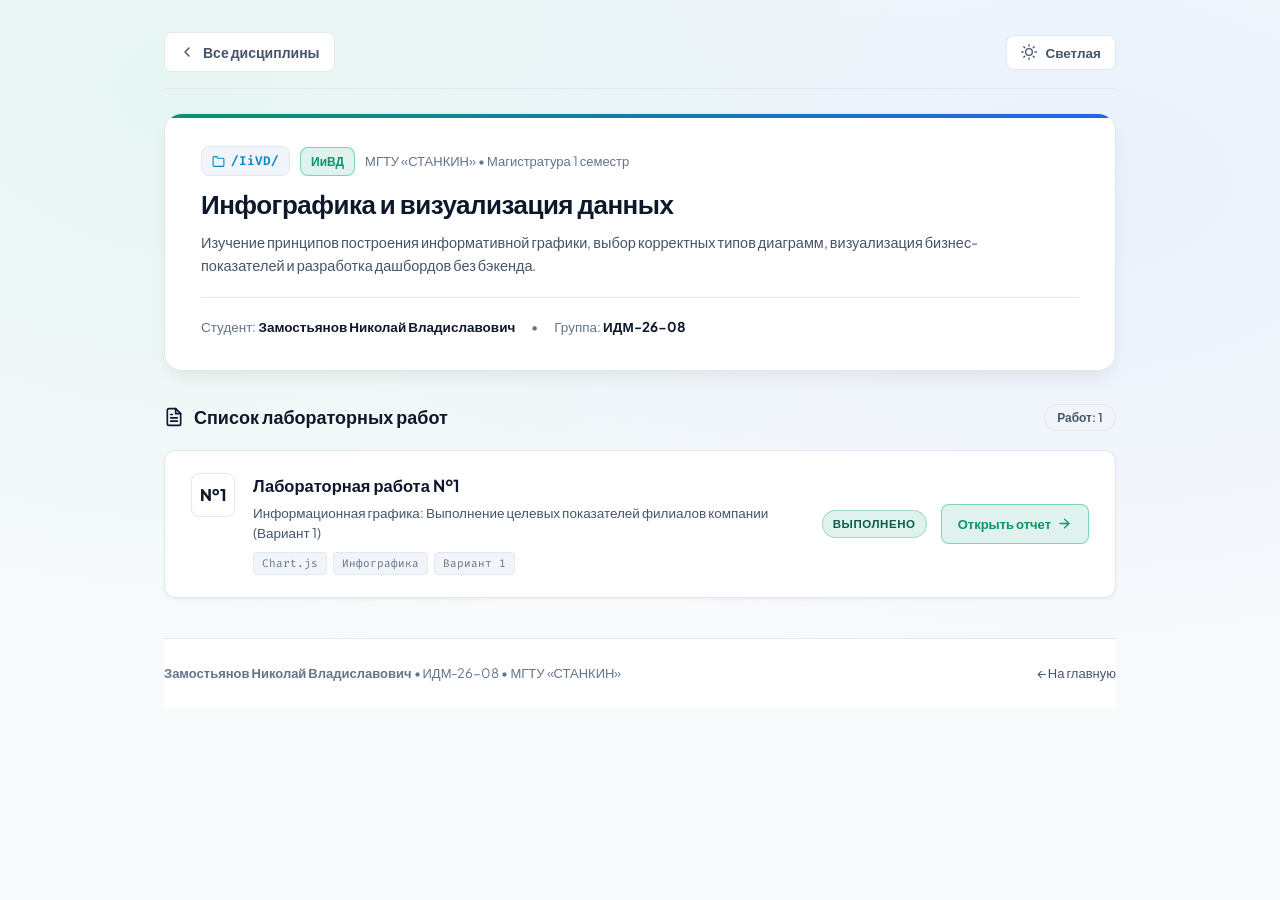
==== IiVD/index.html @ 83e9c912 "feat(iivd): add discipline overview page and navigation links in LR1" ====
<!DOCTYPE html>
<html lang="ru" data-theme="dark">
<head>
  <meta charset="UTF-8">
  <meta name="viewport" content="width=device-width, initial-scale=1.0">
  <title>ИиВД • Инфографика и визуализация данных | Замостьянов Н. В.</title>
  <meta name="description" content="Лабораторные работы по курсу «Инфографика и визуализация данных». Студент: Замостьянов Николай Владиславович, группа ИДМ-26-08.">

  <!-- Google Fonts -->
  <link rel="preconnect" href="https://fonts.googleapis.com">
  <link rel="preconnect" href="https://fonts.gstatic.com" crossorigin>
  <link href="https://fonts.googleapis.com/css2?family=Fira+Code:wght@400;500;600&family=Plus+Jakarta+Sans:wght@400;500;600;700;800&display=swap" rel="stylesheet">

  <style>
    :root {
      /* Dark Theme */
      --bg-body: #0b0f17;
      --bg-surface: #121824;
      --bg-surface-elevated: #1a2234;
      --bg-card: rgba(22, 30, 46, 0.75);
      --bg-card-hover: rgba(28, 39, 60, 0.95);
      --border-color: #26334a;
      --border-hover: #3b82f6;
      --border-accent: rgba(16, 185, 129, 0.4);

      --text-main: #f1f5f9;
      --text-secondary: #94a3b8;
      --text-muted: #64748b;
      --text-highlight: #38bdf8;

      --accent-emerald: #10b981;
      --accent-emerald-soft: rgba(16, 185, 129, 0.15);
      --accent-blue: #3b82f6;
      --accent-blue-soft: rgba(59, 130, 246, 0.15);

      --status-done-bg: rgba(16, 185, 129, 0.18);
      --status-done-text: #34d399;
      --status-done-border: rgba(16, 185, 129, 0.35);

      --status-progress-bg: rgba(245, 158, 11, 0.18);
      --status-progress-text: #fbbf24;
      --status-progress-border: rgba(245, 158, 11, 0.35);

      --status-planned-bg: rgba(100, 116, 139, 0.18);
      --status-planned-text: #94a3b8;
      --status-planned-border: rgba(100, 116, 139, 0.35);

      --code-bg: #090d14;
      --shadow-sm: 0 2px 4px rgba(0, 0, 0, 0.3);
      --shadow-md: 0 10px 25px -5px rgba(0, 0, 0, 0.4);
      --shadow-lg: 0 20px 30px -10px rgba(0, 0, 0, 0.6);

      --radius-sm: 8px;
      --radius-md: 12px;
      --radius-lg: 18px;
      --radius-full: 9999px;
    }

    [data-theme="light"] {
      --bg-body: #f8fafc;
      --bg-surface: #ffffff;
      --bg-surface-elevated: #f1f5f9;
      --bg-card: rgba(255, 255, 255, 0.95);
      --bg-card-hover: #ffffff;
      --border-color: #e2e8f0;
      --border-hover: #2563eb;
      --border-accent: rgba(16, 185, 129, 0.5);

      --text-main: #0f172a;
      --text-secondary: #475569;
      --text-muted: #64748b;
      --text-highlight: #0284c7;

      --accent-emerald: #059669;
      --accent-emerald-soft: rgba(5, 150, 105, 0.12);
      --accent-blue: #2563eb;
      --accent-blue-soft: rgba(37, 99, 235, 0.12);

      --status-done-bg: rgba(5, 150, 105, 0.12);
      --status-done-text: #065f46;
      --status-done-border: rgba(5, 150, 105, 0.3);

      --status-progress-bg: rgba(217, 119, 6, 0.12);
      --status-progress-text: #92400e;
      --status-progress-border: rgba(217, 119, 6, 0.3);

      --status-planned-bg: rgba(100, 116, 139, 0.12);
      --status-planned-text: #475569;
      --status-planned-border: rgba(100, 116, 139, 0.25);

      --code-bg: #f1f5f9;
      --shadow-sm: 0 1px 3px rgba(0, 0, 0, 0.06);
      --shadow-md: 0 10px 20px -5px rgba(0, 0, 0, 0.08);
      --shadow-lg: 0 20px 25px -5px rgba(0, 0, 0, 0.1);
    }

    * {
      box-sizing: border-box;
      margin: 0;
      padding: 0;
    }

    body {
      font-family: 'Plus Jakarta Sans', -apple-system, BlinkMacSystemFont, "Segoe UI", Roboto, sans-serif;
      background-color: var(--bg-body);
      color: var(--text-main);
      line-height: 1.6;
      min-height: 100vh;
      display: flex;
      flex-direction: column;
      background-image: 
        radial-gradient(at 15% 10%, rgba(16, 185, 129, 0.08) 0px, transparent 50%),
        radial-gradient(at 85% 20%, rgba(59, 130, 246, 0.08) 0px, transparent 50%);
      background-attachment: fixed;
      transition: background-color 0.3s ease, color 0.3s ease;
    }

    .container {
      max-width: 1000px;
      margin: 0 auto;
      padding: 32px 24px;
      width: 100%;
    }

    /* Top Bar */
    .top-bar {
      display: flex;
      justify-content: space-between;
      align-items: center;
      margin-bottom: 24px;
      padding-bottom: 16px;
      border-bottom: 1px solid var(--border-color);
    }

    .back-btn {
      display: inline-flex;
      align-items: center;
      gap: 8px;
      color: var(--text-secondary);
      font-size: 14px;
      font-weight: 600;
      text-decoration: none;
      padding: 8px 14px;
      background: var(--bg-surface);
      border: 1px solid var(--border-color);
      border-radius: var(--radius-sm);
      transition: all 0.2s ease;
    }

    .back-btn:hover {
      color: var(--text-main);
      border-color: var(--border-hover);
      background: var(--bg-surface-elevated);
      transform: translateX(-2px);
    }

    .theme-toggle {
      background: var(--bg-surface);
      border: 1px solid var(--border-color);
      color: var(--text-secondary);
      padding: 8px 14px;
      border-radius: var(--radius-sm);
      cursor: pointer;
      display: inline-flex;
      align-items: center;
      gap: 8px;
      font-size: 13.5px;
      font-weight: 600;
      font-family: inherit;
      transition: all 0.2s ease;
    }

    .theme-toggle:hover {
      background: var(--bg-surface-elevated);
      color: var(--text-main);
      border-color: var(--border-hover);
    }

    /* Subject Header Card */
    .subject-header-card {
      background: var(--bg-surface);
      border: 1px solid var(--border-color);
      border-radius: var(--radius-lg);
      padding: 32px 36px;
      margin-bottom: 32px;
      box-shadow: var(--shadow-md);
      position: relative;
      overflow: hidden;
    }

    .subject-header-card::before {
      content: '';
      position: absolute;
      top: 0;
      left: 0;
      right: 0;
      height: 4px;
      background: linear-gradient(90deg, var(--accent-emerald), var(--accent-blue));
    }

    .subject-top-meta {
      display: flex;
      align-items: center;
      gap: 10px;
      margin-bottom: 12px;
      flex-wrap: wrap;
    }

    .folder-tag {
      font-family: 'Fira Code', monospace;
      font-size: 12.5px;
      background: var(--code-bg);
      border: 1px solid var(--border-color);
      color: var(--text-highlight);
      padding: 4px 10px;
      border-radius: var(--radius-sm);
      font-weight: 600;
      display: inline-flex;
      align-items: center;
      gap: 6px;
    }

    .badge-code {
      background: var(--accent-emerald-soft);
      color: var(--accent-emerald);
      border: 1px solid var(--border-accent);
      padding: 4px 10px;
      border-radius: var(--radius-sm);
      font-size: 12px;
      font-weight: 700;
    }

    .subject-title {
      font-size: 26px;
      font-weight: 800;
      letter-spacing: -0.02em;
      color: var(--text-main);
      margin-bottom: 10px;
      line-height: 1.25;
    }

    .subject-desc {
      font-size: 14.5px;
      color: var(--text-secondary);
      max-width: 780px;
      line-height: 1.6;
      margin-bottom: 20px;
    }

    .student-compact-info {
      display: flex;
      align-items: center;
      gap: 16px;
      padding-top: 18px;
      border-top: 1px solid var(--border-color);
      flex-wrap: wrap;
      font-size: 13.5px;
      color: var(--text-muted);
    }

    .student-compact-info strong {
      color: var(--text-main);
    }

    /* Section Title */
    .section-title-bar {
      display: flex;
      justify-content: space-between;
      align-items: center;
      margin-bottom: 18px;
    }

    .section-title {
      font-size: 18px;
      font-weight: 700;
      display: flex;
      align-items: center;
      gap: 10px;
      color: var(--text-main);
    }

    .labs-count-tag {
      font-size: 12px;
      color: var(--text-secondary);
      background: var(--bg-surface-elevated);
      border: 1px solid var(--border-color);
      padding: 3px 12px;
      border-radius: var(--radius-full);
      font-weight: 600;
    }

    /* Labs List */
    .labs-grid {
      display: grid;
      gap: 16px;
      margin-bottom: 40px;
    }

    .lab-card {
      background: var(--bg-surface);
      border: 1px solid var(--border-color);
      border-radius: var(--radius-md);
      padding: 22px 26px;
      box-shadow: var(--shadow-sm);
      display: flex;
      justify-content: space-between;
      align-items: center;
      gap: 20px;
      text-decoration: none;
      color: inherit;
      transition: all 0.2s ease;
    }

    .lab-card:hover {
      background: var(--bg-surface-elevated);
      border-color: var(--accent-emerald);
      box-shadow: var(--shadow-md);
      transform: translateY(-2px);
    }

    .lab-main-col {
      display: flex;
      align-items: flex-start;
      gap: 18px;
      flex: 1;
      min-width: 0;
    }

    .lab-badge-num {
      width: 44px;
      height: 44px;
      border-radius: var(--radius-sm);
      background: var(--bg-card);
      border: 1px solid var(--border-color);
      color: var(--text-main);
      font-size: 16px;
      font-weight: 800;
      display: flex;
      align-items: center;
      justify-content: center;
      flex-shrink: 0;
    }

    .lab-texts {
      min-width: 0;
    }

    .lab-title-row {
      display: flex;
      align-items: center;
      gap: 10px;
      flex-wrap: wrap;
      margin-bottom: 4px;
    }

    .lab-name {
      font-size: 16.5px;
      font-weight: 700;
      color: var(--text-main);
    }

    .lab-subtitle {
      font-size: 13.5px;
      color: var(--text-secondary);
      line-height: 1.5;
    }

    .lab-tags {
      display: flex;
      gap: 6px;
      flex-wrap: wrap;
      margin-top: 8px;
    }

    .tag-item {
      font-size: 11px;
      padding: 2px 8px;
      border-radius: 4px;
      background: var(--code-bg);
      border: 1px solid var(--border-color);
      color: var(--text-muted);
      font-family: 'Fira Code', monospace;
    }

    .lab-actions-col {
      display: flex;
      align-items: center;
      gap: 14px;
      flex-shrink: 0;
    }

    .status-badge {
      font-size: 11.5px;
      font-weight: 700;
      padding: 4px 10px;
      border-radius: var(--radius-full);
      text-transform: uppercase;
      letter-spacing: 0.05em;
    }

    .status-badge.done {
      background: var(--status-done-bg);
      color: var(--status-done-text);
      border: 1px solid var(--status-done-border);
    }

    .status-badge.in-progress {
      background: var(--status-progress-bg);
      color: var(--status-progress-text);
      border: 1px solid var(--status-progress-border);
    }

    .status-badge.planned {
      background: var(--status-planned-bg);
      color: var(--status-planned-text);
      border: 1px solid var(--status-planned-border);
    }

    .btn-view {
      display: inline-flex;
      align-items: center;
      gap: 6px;
      padding: 9px 16px;
      font-size: 13px;
      font-weight: 700;
      background: var(--accent-emerald-soft);
      color: var(--accent-emerald);
      border: 1px solid var(--border-accent);
      border-radius: var(--radius-sm);
      transition: all 0.2s ease;
    }

    .lab-card:hover .btn-view {
      background: var(--accent-emerald);
      color: #ffffff;
    }

    /* Footer */
    footer {
      margin-top: auto;
      border-top: 1px solid var(--border-color);
      background: var(--bg-surface);
      padding: 24px 0;
      font-size: 13px;
      color: var(--text-muted);
    }

    .footer-content {
      display: flex;
      justify-content: space-between;
      align-items: center;
      flex-wrap: wrap;
      gap: 12px;
    }

    .footer-content a {
      color: var(--text-secondary);
      text-decoration: none;
      transition: color 0.2s;
    }

    .footer-content a:hover {
      color: var(--accent-emerald);
    }

    @media (max-width: 768px) {
      .subject-header-card {
        padding: 24px;
      }
      .lab-card {
        flex-direction: column;
        align-items: flex-start;
      }
      .lab-actions-col {
        width: 100%;
        justify-content: space-between;
        padding-top: 12px;
        margin-top: 6px;
        border-top: 1px dashed var(--border-color);
      }
    }
  </style>
</head>
<body>

<div class="container">

  <!-- Верхняя строка навигации -->
  <header class="top-bar">
    <a href="../index.html" class="back-btn">
      <svg width="16" height="16" viewBox="0 0 24 24" fill="none" stroke="currentColor" stroke-width="2.2" stroke-linecap="round" stroke-linejoin="round">
        <path d="m15 18-6-6 6-6"/>
      </svg>
      Все дисциплины
    </a>

    <button id="themeToggle" class="theme-toggle" type="button" aria-label="Переключить тему">
      <svg id="themeIcon" width="16" height="16" viewBox="0 0 24 24" fill="none" stroke="currentColor" stroke-width="2" stroke-linecap="round" stroke-linejoin="round">
        <circle cx="12" cy="12" r="5"/>
        <line x1="12" y1="1" x2="12" y2="3"/>
        <line x1="12" y1="21" x2="12" y2="23"/>
        <line x1="4.22" y1="4.22" x2="5.64" y2="5.64"/>
        <line x1="18.36" y1="18.36" x2="19.78" y2="19.78"/>
        <line x1="1" y1="12" x2="3" y2="12"/>
        <line x1="21" y1="12" x2="23" y2="12"/>
        <line x1="4.22" y1="19.78" x2="5.64" y2="18.36"/>
        <line x1="18.36" y1="5.64" x2="19.78" y2="4.22"/>
      </svg>
      <span id="themeLabel">Тема</span>
    </button>
  </header>

  <!-- Карточка дисциплины -->
  <section class="subject-header-card">
    <div class="subject-top-meta">
      <span class="folder-tag">
        <svg width="13" height="13" viewBox="0 0 24 24" fill="none" stroke="currentColor" stroke-width="2">
          <path d="M22 19a2 2 0 0 1-2 2H4a2 2 0 0 1-2-2V5a2 2 0 0 1 2-2h5l2 3h9a2 2 0 0 1 2 2z"/>
        </svg>
        /IiVD/
      </span>
      <span class="badge-code">ИиВД</span>
      <span style="font-size: 13px; color: var(--text-muted);">МГТУ «СТАНКИН» • Магистратура 1 семестр</span>
    </div>

    <h1 class="subject-title">Инфографика и визуализация данных</h1>
    <p class="subject-desc">
      Изучение принципов построения информативной графики, выбор корректных типов диаграмм, визуализация бизнес-показателей и разработка дашбордов без бэкенда.
    </p>

    <div class="student-compact-info">
      <div>Студент: <strong>Замостьянов Николай Владиславович</strong></div>
      <div>•</div>
      <div>Группа: <strong>ИДМ-26-08</strong></div>
    </div>
  </section>

  <!-- Список лабораторных работ по предмету -->
  <main>
    <div class="section-title-bar">
      <h2 class="section-title">
        <svg width="20" height="20" viewBox="0 0 24 24" fill="none" stroke="currentColor" stroke-width="2" stroke-linecap="round" stroke-linejoin="round">
          <path d="M14 2H6a2 2 0 0 0-2 2v16a2 2 0 0 0 2 2h12a2 2 0 0 0 2-2V8z"/>
          <polyline points="14 2 14 8 20 8"/>
          <line x1="16" y1="13" x2="8" y2="13"/>
          <line x1="16" y1="17" x2="8" y2="17"/>
          <polyline points="10 9 9 9 8 9"/>
        </svg>
        Список лабораторных работ
      </h2>
      <span class="labs-count-tag" id="labsCountTag">Работ: 1</span>
    </div>

    <div class="labs-grid" id="labsContainer">
      <!-- Генерируется из массива LABS -->
    </div>
  </main>

  <!-- Подвал -->
  <footer>
    <div class="container footer-content" style="padding: 0;">
      <div>
        <strong>Замостьянов Николай Владиславович</strong> • ИДМ-26-08 • МГТУ «СТАНКИН»
      </div>
      <div>
        <a href="../index.html">← На главную</a>
      </div>
    </div>
  </footer>

</div>

<script>
  /**
   * =======================================================================
   * ИНСТРУКЦИЯ ДЛЯ AI-АГЕНТА И РАЗРАБОТЧИКА:
   * Чтобы добавить новую лабораторную работу в эту дисциплину:
   * 1. Создайте в этой папке подпапку (например, `LR2/`) с файлом `index.html`.
   * 2. Добавьте запись о работе в массив LABS ниже:
   *    {
   *      num: 2,
   *      title: "Лабораторная работа №2",
   *      subtitle: "Тема и описание лабораторной работы",
   *      path: "LR2/index.html",
   *      status: "done", // "done", "in-progress" или "planned"
   *      tags: ["Chart.js", "Тема"]
   *    }
   * 3. В корневом index.html увеличьте labsCount у этого предмета.
   * =======================================================================
   */
  const LABS = [
    {
      num: 1,
      title: "Лабораторная работа №1",
      subtitle: "Информационная графика: Выполнение целевых показателей филиалов компании (Вариант 1)",
      path: "LR1/index.html",
      status: "done",
      tags: ["Chart.js", "Инфографика", "Вариант 1"]
    }
  ];

  function getStatusInfo(status) {
    switch (status) {
      case "done":
        return { label: "Выполнено", className: "done" };
      case "in-progress":
        return { label: "В работе", className: "in-progress" };
      default:
        return { label: "Запланировано", className: "planned" };
    }
  }

  function renderLabs() {
    const container = document.getElementById("labsContainer");
    const countTag = document.getElementById("labsCountTag");
    container.innerHTML = "";

    countTag.textContent = `Работ: ${LABS.length}`;

    LABS.forEach(lab => {
      const status = getStatusInfo(lab.status);
      const card = document.createElement("a");
      card.href = lab.path;
      card.className = "lab-card";
      card.title = `Открыть ${lab.title}`;

      const tagsHtml = (lab.tags || []).map(t => `<span class="tag-item">${t}</span>`).join("");

      card.innerHTML = `
        <div class="lab-main-col">
          <div class="lab-badge-num">№${lab.num}</div>
          <div class="lab-texts">
            <div class="lab-title-row">
              <h3 class="lab-name">${lab.title}</h3>
            </div>
            <p class="lab-subtitle">${lab.subtitle}</p>
            <div class="lab-tags">
              ${tagsHtml}
            </div>
          </div>
        </div>

        <div class="lab-actions-col">
          <span class="status-badge ${status.className}">${status.label}</span>
          <span class="btn-view">
            Открыть отчет
            <svg width="15" height="15" viewBox="0 0 24 24" fill="none" stroke="currentColor" stroke-width="2.2" stroke-linecap="round" stroke-linejoin="round">
              <path d="M5 12h14"/>
              <path d="m12 5 7 7-7 7"/>
            </svg>
          </span>
        </div>
      `;

      container.appendChild(card);
    });
  }

  // Синхронизация темы оформления
  const themeToggle = document.getElementById("themeToggle");
  const themeLabel = document.getElementById("themeLabel");

  function setTheme(theme) {
    document.documentElement.setAttribute("data-theme", theme);
    localStorage.setItem("labs_theme", theme);
    themeLabel.textContent = theme === "dark" ? "Темная" : "Светлая";
  }

  const savedTheme = localStorage.getItem("labs_theme") || 
    (window.matchMedia && window.matchMedia("(prefers-color-scheme: light)").matches ? "light" : "dark");
  setTheme(savedTheme);

  themeToggle.addEventListener("click", () => {
    const current = document.documentElement.getAttribute("data-theme");
    setTheme(current === "dark" ? "light" : "dark");
  });

  renderLabs();
</script>

</body>
</html>
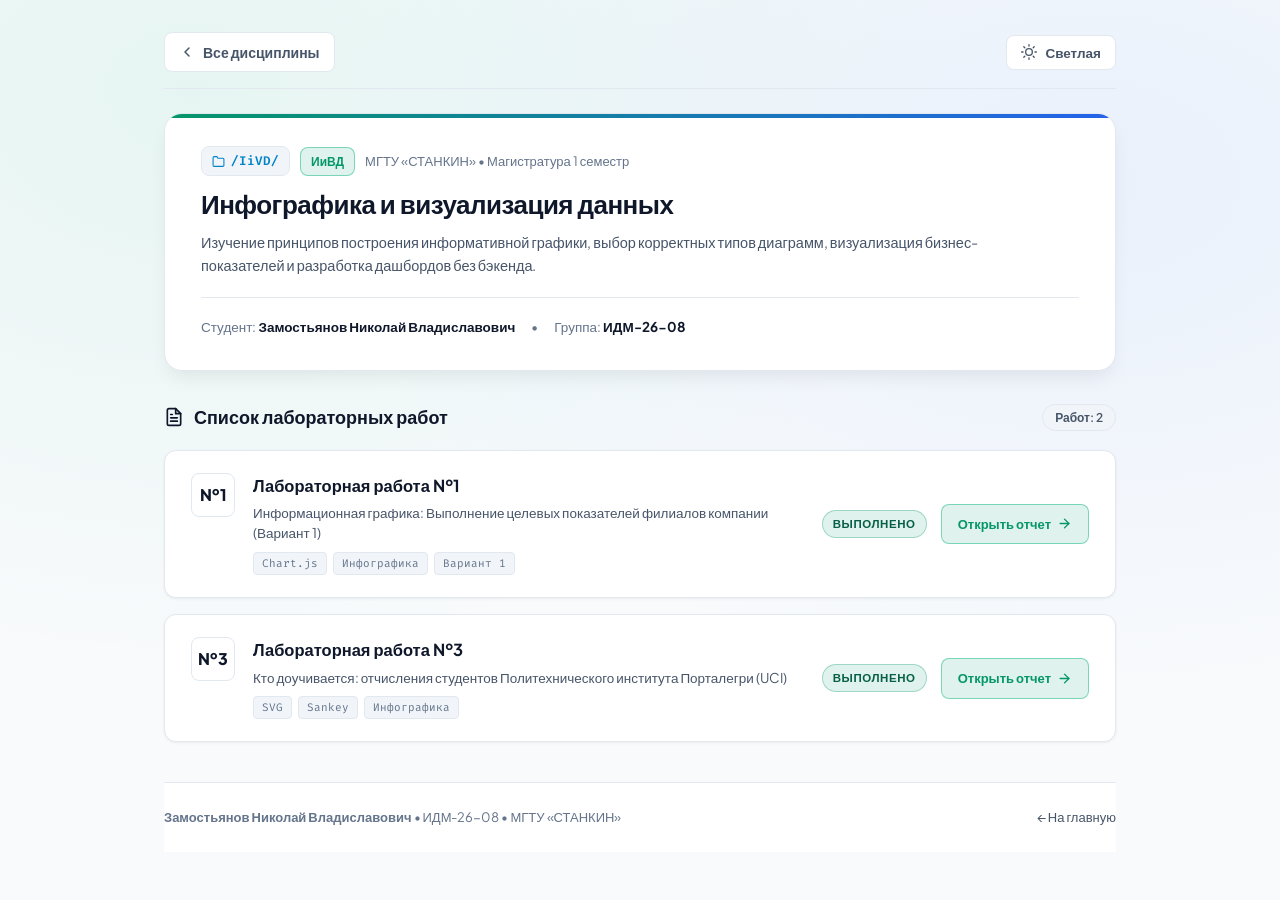
==== commit 90bbdcfd: "лр3 инфографика" ====
--- a/IiVD/index.html
+++ b/IiVD/index.html
@@ -548,7 +548,7 @@
         </svg>
         Список лабораторных работ
       </h2>
-      <span class="labs-count-tag" id="labsCountTag">Работ: 1</span>
+      <span class="labs-count-tag" id="labsCountTag">Работ: 2</span>
     </div>
 
     <div class="labs-grid" id="labsContainer">
@@ -596,6 +596,14 @@
       path: "LR1/index.html",
       status: "done",
       tags: ["Chart.js", "Инфографика", "Вариант 1"]
+    },
+    {
+      num: 3,
+      title: "Лабораторная работа №3",
+      subtitle: "Кто доучивается: отчисления студентов Политехнического института Порталегри (UCI)",
+      path: "LR3/index.html",
+      status: "done",
+      tags: ["SVG", "Sankey", "Инфографика"]
     }
   ];
 
